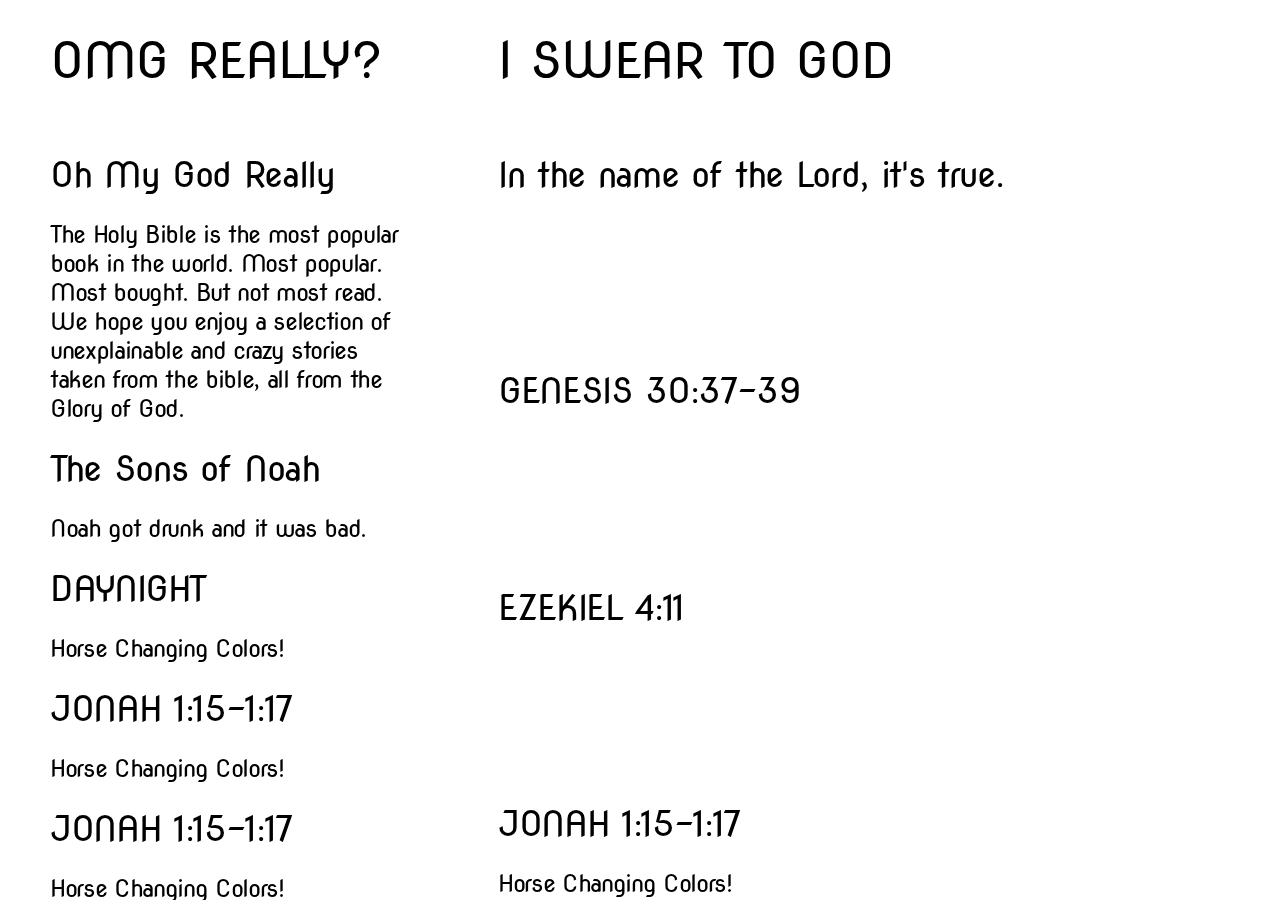
==== index.html @ 5c9b4746 "hey" ====
<html>
    
<head>
    <title>In the Name of the Lord</title>
    <script src="https://ajax.googleapis.com/ajax/libs/jquery/2.2.0/jquery.min.js"></script>
    <script type="text/javascript" src="jquery.scrollTo-1.4.3.1-min.js"></script>
    <script type="text/javascript" src="http://flesler-plugins.googlecode.com/files/jquery.localscroll-1.2.7-min.js"></script>
    
    <script type="text/javascript" src="main.js"></script>
    <link href='https://fonts.googleapis.com/css?family=Nova+Round' rel='stylesheet' type='text/css'>
    <link href="styles.css" rel="stylesheet" type="text/css">
    

<!-- LLLLLLLEEEEEEEEEEEEEEEEEEEEEEEEEEEEEEEEEEEEFFFTTTTTTTTTTTTTTTTTT COLUMN -->
    <section id="verse_left">
        <header>
            <div class="left">
                OMG REALLY?
            </div>
        </header>
        
        <main>
            <div id="verse_left_about">
                <h1>Oh My God Really</h1>
                <p>The Holy Bible is the most popular book in the world.
                Most popular. Most bought. But not most read. We hope you enjoy a selection of unexplainable and crazy stories taken from the bible, all from the Glory of God.</p>
            </div>
            
            <div id="verse_left_1">
                <h1><a href="#verse_right_4">The Sons of Noah</a></h1>
                <p>Noah got drunk and it was bad.</p>
            </div>
            
            <div id="verse_left_2">
                <h1><a href="#verse_right_2">DAYNIGHT</h1></a>
                <p>Horse Changing Colors!</p>
            </div>
            
            <div id="verse_left_3">
                <h1>JONAH 1:15-1:17</h1>
                <p>Horse Changing Colors!</p>
            </div>
            
            <div id="verse_left_4">
                <h1>JONAH 1:15-1:17</h1>
                <p>Horse Changing Colors!</p>
            </div>
            
            <div id="verse_left_5">
                <h1>JONAH 1:15-1:17</h1>
                <p>Horse Changing Colors!</p>
            </div>
            
        </main>
        
        
        
    </section>


<!-- RRRRRIIIIIIIIIIIIIIIIIIIIIIGGGGGGHHTTTTTTTTTT COLUMN -->
    <section id="verse_right">
        <header>
            <div class="right">
                I SWEAR TO GOD
            </div>
            </header>
            
            <main>
                <div id="verse_right_about">
                    <h1>In the name of the Lord, it's true.</h1>
                </div>
                
                <div id="verse_right_1">
                    <video id="Horse" src="vids/StripedHorse_GIF_v3_Compressed.mov" autoplay loop></video>
                    <h1>GENESIS 30:37-39</h1>
                </div>
                
                <div id="verse_right_2">
                    <video id="DayNight" src="vids/DayNight_v4.mov" autoplay loop></video>
                    <h1>EZEKIEL 4:11</h1>
                </div>
                
                <div id="verse_right_3">
                    <video id="BigFish" src="vids/BigFish_v3.mov" autoplay loop></video>
                    <h1>JONAH 1:15-1:17</h1>
                    <p>Horse Changing Colors!</p>
                </div>
                
                <div id="verse_left_4">
                    <video id="FatKing" src="vids/FatKing_v3.mov" autoplay loop></video>
                    <h1>JONAH 1:15-1:17</h1>
                    <p>Horse Changing Colors!</p>
                </div>
                
                <div id="verse_left_5">
                    <h1>JONAH 1:15-1:17</h1>
                    <p>Horse Changing Colors!</p>
                </div>
                
                <div id="verse_left_5">
                    <h1>JONAH 1:15-1:17</h1>
                    <p>Horse Changing Colors!</p>
                </div>
                 
                <div id="verse_left_5">
                    <h1>JONAH 1:15-1:17</h1>
                    <p>Horse Changing Colors!</p>
                </div>
                
                <div id="verse_left_5">
                    <h1>JONAH 1:15-1:17</h1>
                    <p>Horse Changing Colors!</p>
                </div>
            </main>
                
            
            
        </section>
        
</head>
</html>
---- styles.css ----
body {
  margin: 0;
  font-family: 'Nova Round', sans-serif;
  font-size: 24px;
  letter-spacing: -1pt;
  background-color: white;
  color: black;
  overflow-x: hidden;
  -webkit-font-smoothing: antialiased;
}

header {
  height: 20vh;
  display: table;
  position: fixed;
}

header .left, header .right {
  display: table-cell;
  font-size: 50px;
}

header .right {
  width: 65vw;
  padding-top: 30px;
  padding-left: 50px;
  padding-bottom: 20px;
  z-index: 999;
}

header .left {
  width: 35vw;
  padding-top: 30px;
  padding-left: 50px;
  padding-bottom: 20px;
}

#verse_left {
  width: 35vw;
  overflow-x: hidden;
  height: 100%;
  position: absolute;
  left: 0;
  top: 0;
  -webkit-overflow-scrolling: touch;
}

#verse_right {
  margin-left: 0;
  margin-right: 0;
  width: 65vw;
  overflow-x: hidden;
  height: 100%;
  position: absolute;
  right: 0;
  top: 0;
  -webkit-overflow-scrolling: touch;
}

section::-webkit-scrollbar{
  width:0px;
}

section main {
  padding-top: 15vh;
  position: absolute;
}

video {
  width: 90%;
}

#verse_right_2 video {
  width: 80%;
}

#verse_right_4 video {
  width: 50%;
}


/* for the black borders  
section#verse_left main {
  border-right: 72px black solid;;
}
section#verse_right main {
  border-left: 72px black solid;
}
main div {
  font-size: 24px;
  padding-top: 72px;
  padding-bottom: 72px;
  margin: auto;
  border-top: 72px solid black;
  text-align: center;
}

*/

h1 {
  margin-top: 0;
  font-size: 35px;
  font-weight: normal;
}

p, h1 {
  margin-left: 50px;
  margin-right: 50px;
  text-align: left;
}

p {
  font-size: 24px;
}

main a, main a:visited {
  color: black;
  text-decoration: none;
  transition: all 200ms ease-in-out;
}

main a:hover {
  color: yellow;
}

main div {
  font-size: 24px;
  margin: auto;
  text-align: center;
}

main div:first-child {
  padding-top: 18px;
  border-top: 0;
}
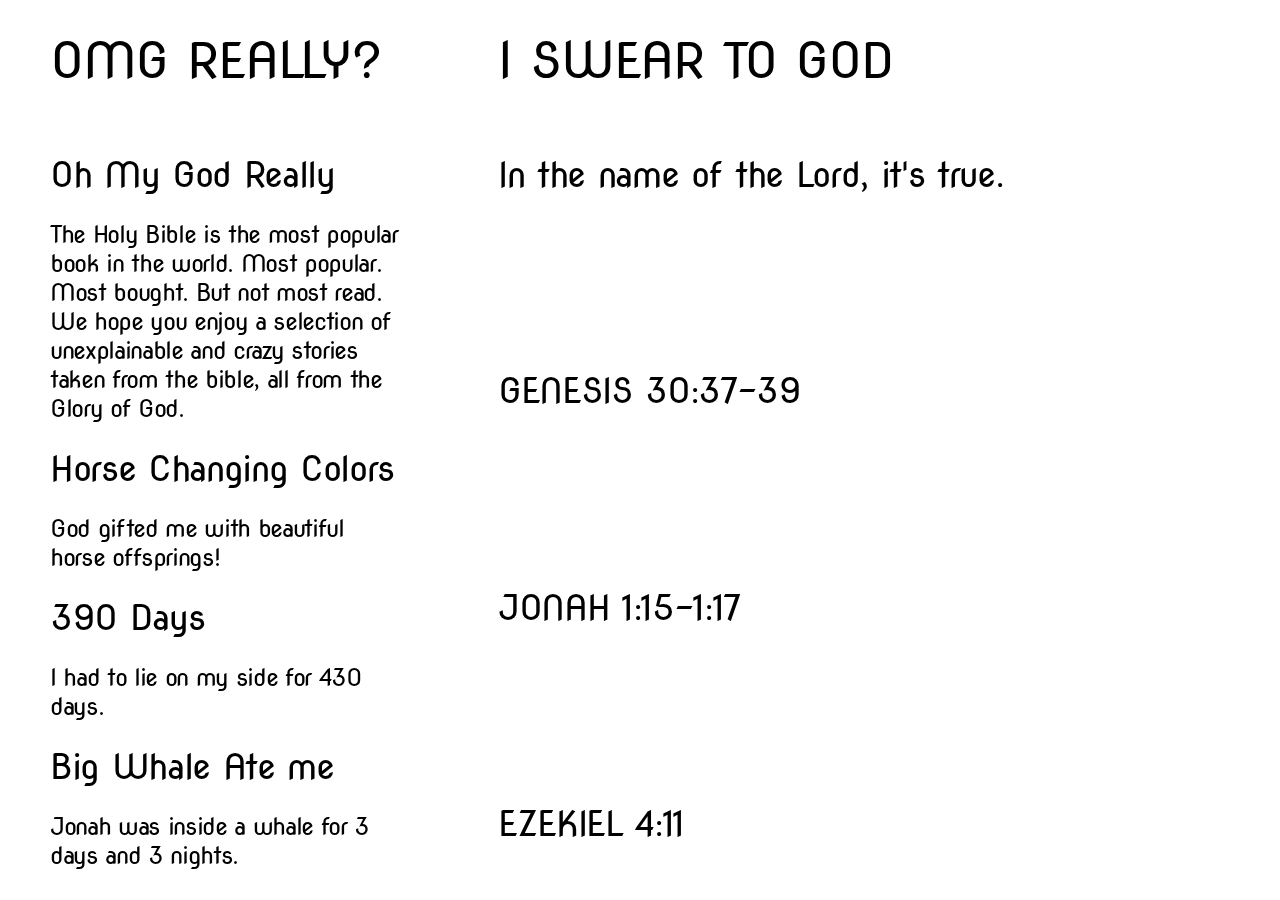
==== commit 888eaef1: "cleaning up page" ====
--- a/index.html
+++ b/index.html
@@ -27,28 +27,22 @@
             </div>
             
             <div id="verse_left_1">
-                <h1><a href="#verse_right_4">The Sons of Noah</a></h1>
-                <p>Noah got drunk and it was bad.</p>
+                <h1><a href="#verse_right_4">Horse Changing Colors</a></h1>
+                <p>God gifted me with beautiful horse offsprings!</p>
             </div>
             
             <div id="verse_left_2">
-                <h1><a href="#verse_right_2">DAYNIGHT</h1></a>
-                <p>Horse Changing Colors!</p>
+                <h1><a href="#verse_right_2">390 Days</h1></a>
+                <p>I had to lie on my side for 430 days.</p>
             </div>
             
             <div id="verse_left_3">
-                <h1>JONAH 1:15-1:17</h1>
-                <p>Horse Changing Colors!</p>
+                <h1><a href="#verse_right_3">Big Whale Ate me</h1></a>
+                <p>Jonah was inside a whale for 3 days and 3 nights.</p>
             </div>
             
             <div id="verse_left_4">
-                <h1>JONAH 1:15-1:17</h1>
-                <p>Horse Changing Colors!</p>
-            </div>
-            
-            <div id="verse_left_5">
-                <h1>JONAH 1:15-1:17</h1>
-                <p>Horse Changing Colors!</p>
+                <h1><a href="Verse_Left_4">Death of a King in a Toilet</a></h1>
             </div>
             
         </main>
@@ -76,6 +70,11 @@
                     <h1>GENESIS 30:37-39</h1>
                 </div>
                 
+                <div id="verse_right_4">
+                    <video id="FatKing" src="vids/FatKing_v3.mov" autoplay loop></video>
+                    <h1>JONAH 1:15-1:17</h1>
+                </div>
+                
                 <div id="verse_right_2">
                     <video id="DayNight" src="vids/DayNight_v4.mov" autoplay loop></video>
                     <h1>EZEKIEL 4:11</h1>
@@ -84,34 +83,11 @@
                 <div id="verse_right_3">
                     <video id="BigFish" src="vids/BigFish_v3.mov" autoplay loop></video>
                     <h1>JONAH 1:15-1:17</h1>
-                    <p>Horse Changing Colors!</p>
                 </div>
                 
-                <div id="verse_left_4">
-                    <video id="FatKing" src="vids/FatKing_v3.mov" autoplay loop></video>
-                    <h1>JONAH 1:15-1:17</h1>
-                    <p>Horse Changing Colors!</p>
-                </div>
                 
-                <div id="verse_left_5">
-                    <h1>JONAH 1:15-1:17</h1>
-                    <p>Horse Changing Colors!</p>
-                </div>
                 
-                <div id="verse_left_5">
-                    <h1>JONAH 1:15-1:17</h1>
-                    <p>Horse Changing Colors!</p>
-                </div>
-                 
-                <div id="verse_left_5">
-                    <h1>JONAH 1:15-1:17</h1>
-                    <p>Horse Changing Colors!</p>
-                </div>
                 
-                <div id="verse_left_5">
-                    <h1>JONAH 1:15-1:17</h1>
-                    <p>Horse Changing Colors!</p>
-                </div>
             </main>
                 
             
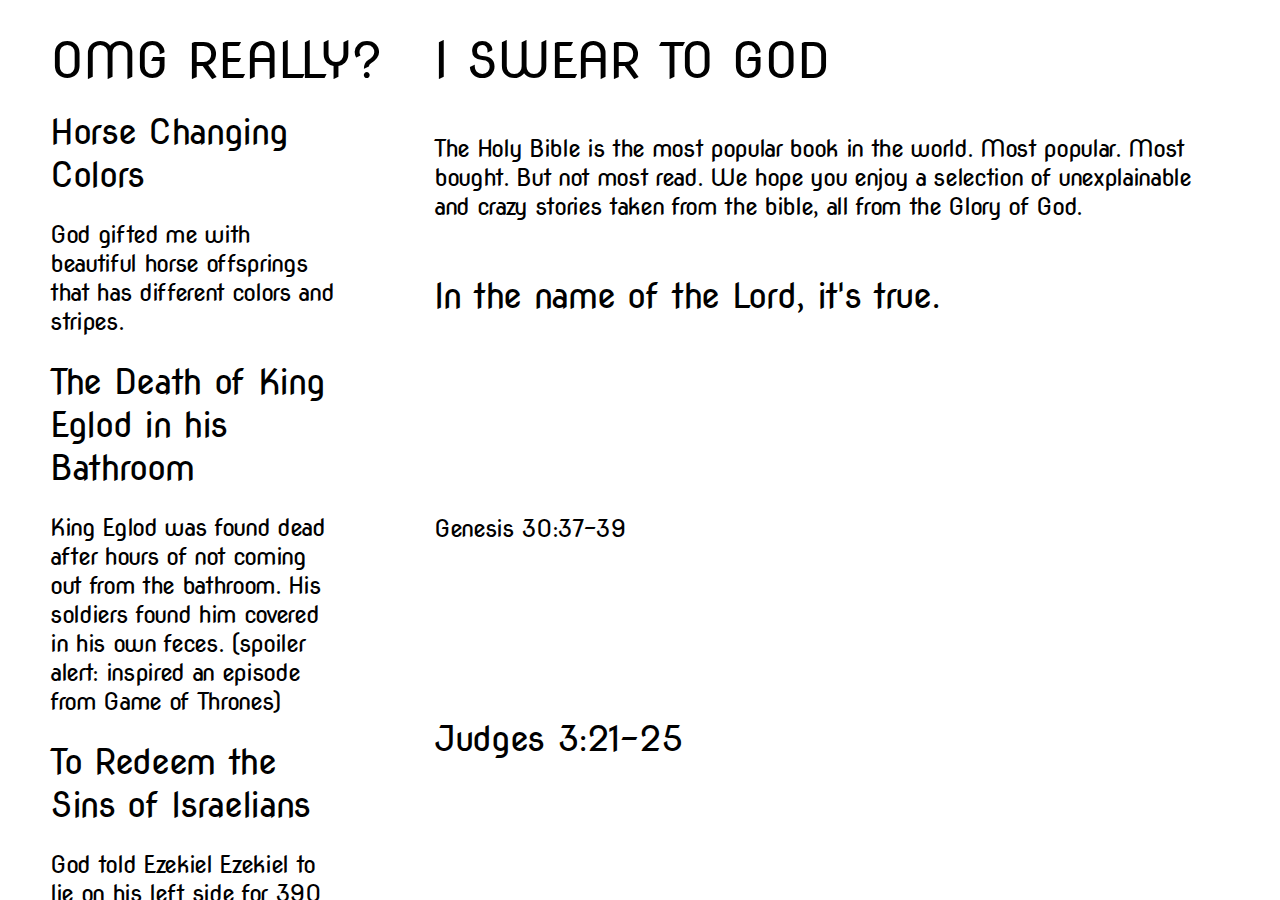
==== commit 2ac7d59b: "survey push" ====
--- a/index.html
+++ b/index.html
@@ -1,7 +1,7 @@
 <html>
     
 <head>
-    <title>In the Name of the Lord</title>
+    <title>Oh My God Really?</title>
     <script src="https://ajax.googleapis.com/ajax/libs/jquery/2.2.0/jquery.min.js"></script>
     <script type="text/javascript" src="jquery.scrollTo-1.4.3.1-min.js"></script>
     <script type="text/javascript" src="http://flesler-plugins.googlecode.com/files/jquery.localscroll-1.2.7-min.js"></script>
@@ -9,7 +9,8 @@
     <script type="text/javascript" src="main.js"></script>
     <link href='https://fonts.googleapis.com/css?family=Nova+Round' rel='stylesheet' type='text/css'>
     <link href="styles.css" rel="stylesheet" type="text/css">
-    
+    <script src="https://ajax.googleapis.com/ajax/libs/jquery/2.2.2/jquery.min.js"></script>
+    <script type="text/javascript" src="script.js"></script>
 
 <!-- LLLLLLLEEEEEEEEEEEEEEEEEEEEEEEEEEEEEEEEEEEEFFFTTTTTTTTTTTTTTTTTT COLUMN -->
     <section id="verse_left">
@@ -20,29 +21,25 @@
         </header>
         
         <main>
-            <div id="verse_left_about">
-                <h1>Oh My God Really</h1>
-                <p>The Holy Bible is the most popular book in the world.
-                Most popular. Most bought. But not most read. We hope you enjoy a selection of unexplainable and crazy stories taken from the bible, all from the Glory of God.</p>
-            </div>
             
             <div id="verse_left_1">
-                <h1><a href="#verse_right_4">Horse Changing Colors</a></h1>
-                <p>God gifted me with beautiful horse offsprings!</p>
+                <h1><a href="#verse_right_1">Horse Changing Colors</a></h1>
+                <p>God gifted me with beautiful horse offsprings that has different colors and stripes.</p>
             </div>
             
             <div id="verse_left_2">
-                <h1><a href="#verse_right_2">390 Days</h1></a>
-                <p>I had to lie on my side for 430 days.</p>
+                <h1><a href="#verse_right_2">The Death of King Eglod in his Bathroom</h1></a>
+                <p>King Eglod was found dead after hours of not coming out from the bathroom. His soldiers found him covered in his own feces. (spoiler alert: inspired an episode from Game of Thrones)</p>
             </div>
             
             <div id="verse_left_3">
-                <h1><a href="#verse_right_3">Big Whale Ate me</h1></a>
-                <p>Jonah was inside a whale for 3 days and 3 nights.</p>
+                <h1><a href="#verse_right_3">To Redeem the Sins of Israelians</a></h1>
+                <p>God told Ezekiel Ezekiel to lie on his left side for 390 days, which represented the nummber of years that Israel has been living in sin. He then turned to lie on his left sidefor 40 days to show how many years that sin was perpetrated by the population of Judah</p>
             </div>
             
             <div id="verse_left_4">
-                <h1><a href="Verse_Left_4">Death of a King in a Toilet</a></h1>
+                <h1><a href="#verse_right_4">Big Whale Ate Jonah</h1></a>
+                <p>Jonah was inside a big whale for 3 days and 3 nights. After praying to God he finally was puked out by the whale on the 3rd day.</p>
             </div>
             
         </main>
@@ -62,27 +59,31 @@
             
             <main>
                 <div id="verse_right_about">
+                <p>The Holy Bible is the most popular book in the world.
+                Most popular. Most bought. But not most read. We hope you enjoy a selection of unexplainable and crazy stories taken from the bible, all from the Glory of God.</p>
+            </div>
+            <br>
                     <h1>In the name of the Lord, it's true.</h1>
                 </div>
                 
                 <div id="verse_right_1">
-                    <video id="Horse" src="vids/StripedHorse_GIF_v3_Compressed.mov" autoplay loop></video>
-                    <h1>GENESIS 30:37-39</h1>
+                    <video id="Horse" src="vids/StripedHorse_v6.mov" autoplay loop></video>
+                    <p>Genesis 30:37-39</p>
+                </div>
+                
+                <div id="verse_right_2">
+                    <video id="FatKing" src="vids/FatKing_v6.mov" autoplay loop></video>
+                    <h1>Judges 3:21-25</h1>
+                </div>
+                
+                <div id="verse_right_3">
+                    <video id="DayNight" src="vids/DayNight_v5.mov" autoplay loop></video>
+                    <h1>Ezekiel 4:11</h1>
                 </div>
                 
                 <div id="verse_right_4">
-                    <video id="FatKing" src="vids/FatKing_v3.mov" autoplay loop></video>
-                    <h1>JONAH 1:15-1:17</h1>
-                </div>
-                
-                <div id="verse_right_2">
-                    <video id="DayNight" src="vids/DayNight_v4.mov" autoplay loop></video>
-                    <h1>EZEKIEL 4:11</h1>
-                </div>
-                
-                <div id="verse_right_3">
-                    <video id="BigFish" src="vids/BigFish_v3.mov" autoplay loop></video>
-                    <h1>JONAH 1:15-1:17</h1>
+                    <video id="BigFish" src="vids/BigFish_v4.mov" autoplay loop></video>
+                    <h1>Jonas 3:19-2:10</h1>
                 </div>
                 
                 
--- a/styles.css
+++ b/styles.css
@@ -10,9 +10,8 @@
 }
 
 header {
-  height: 20vh;
+  height: 50PX;
   display: table;
-  position: fixed;
 }
 
 header .left, header .right {
@@ -36,7 +35,7 @@
 }
 
 #verse_left {
-  width: 35vw;
+  width: 30vw;
   overflow-x: hidden;
   height: 100%;
   position: absolute;
@@ -48,7 +47,7 @@
 #verse_right {
   margin-left: 0;
   margin-right: 0;
-  width: 65vw;
+  width: 70vw;
   overflow-x: hidden;
   height: 100%;
   position: absolute;
@@ -62,20 +61,15 @@
 }
 
 section main {
-  padding-top: 15vh;
   position: absolute;
 }
 
 video {
-  width: 90%;
-}
-
-#verse_right_2 video {
-  width: 80%;
+  width: 100%;
 }
 
 #verse_right_4 video {
-  width: 50%;
+  width: 80%;
 }
 
 
@@ -130,6 +124,5 @@
 }
 
 main div:first-child {
-  padding-top: 18px;
   border-top: 0;
 }